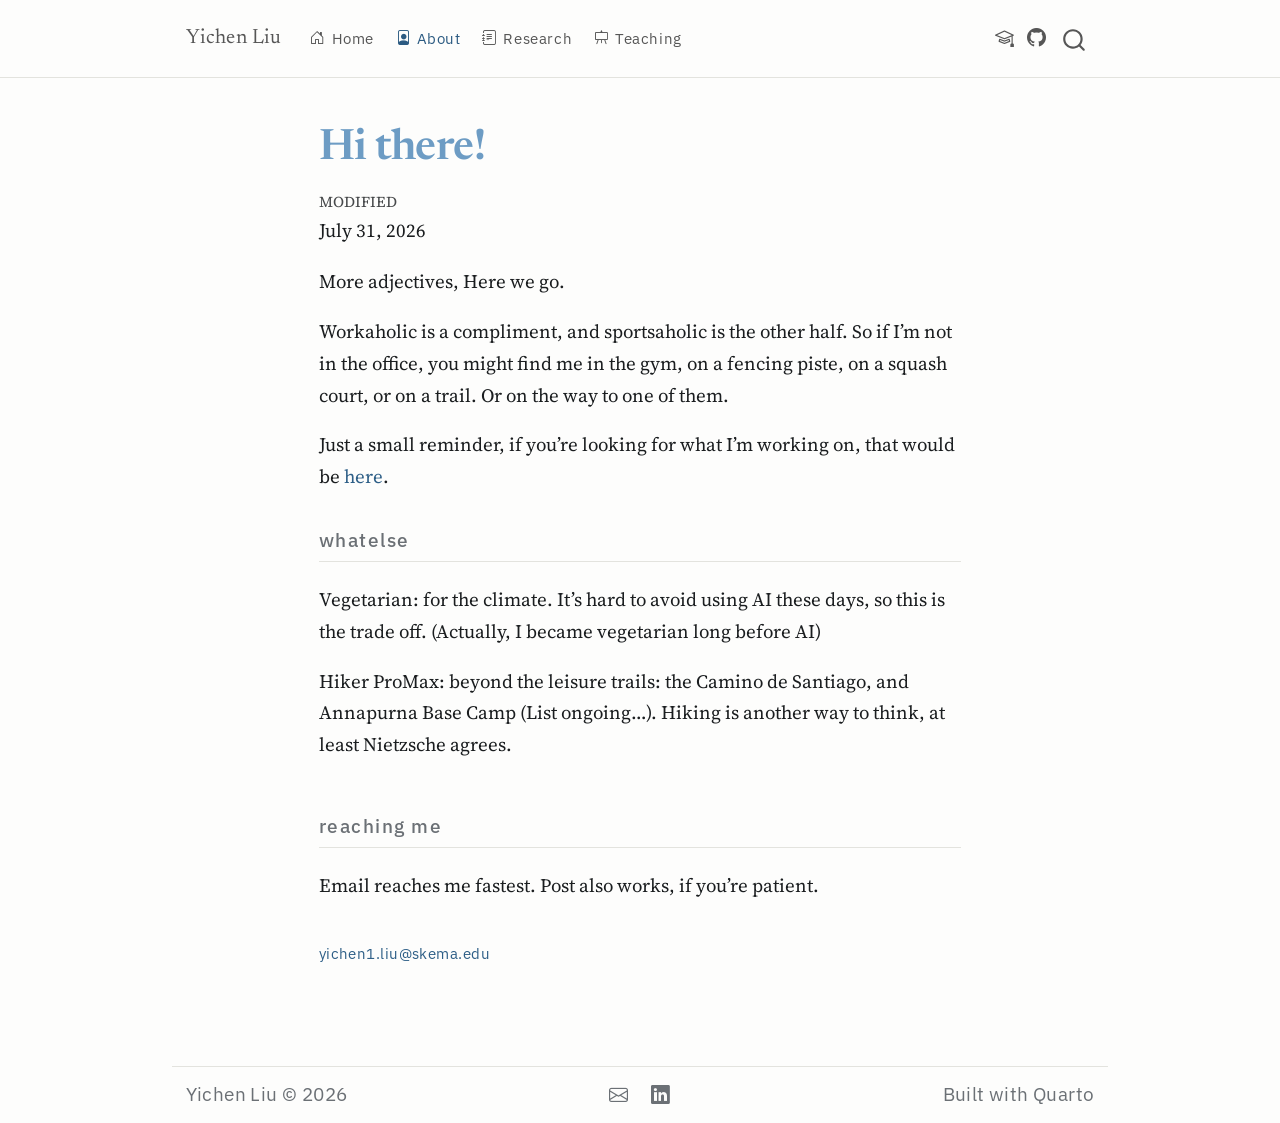
==== about.html @ ee490d0f "Built site for gh-pages" ====
<!DOCTYPE html>
<html xmlns="http://www.w3.org/1999/xhtml" lang="en" xml:lang="en"><head>

<meta charset="utf-8">
<meta name="generator" content="quarto-1.10.18">

<meta name="viewport" content="width=device-width, initial-scale=1.0, user-scalable=yes">


<title>Hi there! – Yichen Liu</title>
<style>
/* Default styles provided by pandoc.
** See https://pandoc.org/MANUAL.html#variables-for-html for config info.
*/
span.smallcaps{font-variant: small-caps;}
div.columns{display: flex; gap: 1.5em;}
div.column{flex: auto;}
@media screen {
div.columns{gap: min(4vw, 1.5em);}
div.column{overflow-x: auto;}
}
div.hanging-indent{margin-left: 1.5em; text-indent: -1.5em;}
ul.task-list{list-style: none;}
ul.task-list li input[type="checkbox"] {
  width: 0.8em;
  margin: 0 0.8em 0.2em -1em; /* quarto-specific, see https://github.com/quarto-dev/quarto-cli/issues/4556 */ 
  vertical-align: middle;
}
</style>


<script src="site_libs/quarto-nav/quarto-nav.js"></script>
<script src="site_libs/clipboard/clipboard.min.js"></script>
<script src="site_libs/quarto-search/autocomplete.umd.js"></script>
<script src="site_libs/quarto-search/fuse.min.js"></script>
<script src="site_libs/quarto-search/quarto-search.js"></script>
<meta name="quarto:offset" content="./">
<script src="site_libs/quarto-html/quarto.js" type="module"></script>
<script src="site_libs/quarto-html/tabsets/tabsets.js" type="module"></script>
<script src="site_libs/quarto-html/popper.min.js"></script>
<script src="site_libs/quarto-html/tippy.umd.min.js"></script>
<link href="site_libs/quarto-html/tippy.css" rel="stylesheet">
<link href="site_libs/quarto-html/quarto-syntax-highlighting-75d06ac546b781faeae0beb5d2969844.css" rel="stylesheet" id="quarto-text-highlighting-styles">
<script src="site_libs/bootstrap/bootstrap.min.js"></script>
<link href="site_libs/bootstrap/bootstrap-icons.css" rel="stylesheet">
<link href="site_libs/bootstrap/bootstrap-a5936304cd14e7c7d09c956182a330ba.min.css" rel="stylesheet" append-hash="true" id="quarto-bootstrap" data-mode="light">
<script id="quarto-search-options" type="application/json">{
  "location": "navbar",
  "copy-button": false,
  "collapse-after": 3,
  "panel-placement": "end",
  "type": "overlay",
  "limit": 50,
  "keyboard-shortcut": [
    "f",
    "/",
    "s"
  ],
  "show-item-context": false,
  "language": {
    "search-no-results-text": "No results",
    "search-matching-documents-text": "matching documents",
    "search-copy-link-title": "Copy link to search",
    "search-hide-matches-text": "Hide additional matches",
    "search-more-match-text": "more match in this document",
    "search-more-matches-text": "more matches in this document",
    "search-clear-button-title": "Clear",
    "search-text-placeholder": "",
    "search-detached-cancel-button-title": "Cancel",
    "search-submit-button-title": "Submit",
    "search-label": "Search"
  }
}</script>
<link rel="preconnect" href="https://fonts.googleapis.com">
<link rel="preconnect" href="https://fonts.gstatic.com" crossorigin="">
<link href="https://fonts.googleapis.com/css2?family=Newsreader:opsz,wght@6..72,400;6..72,500&amp;family=Source+Serif+4:opsz,wght@8..60,400;8..60,600&amp;family=IBM+Plex+Sans:wght@400;500&amp;display=swap" rel="stylesheet">


<meta property="og:title" content="Hi there! – Yichen Liu">
<meta property="og:description" content="PhD candidate in finance.">
<meta property="og:site_name" content="Yichen Liu">
</head>

<body class="nav-fixed fullcontent quarto-light">

<div id="quarto-search-results"></div>
  <header id="quarto-header" class="headroom fixed-top">
    <nav class="navbar navbar-expand-lg " data-bs-theme="dark">
      <div class="navbar-container container-fluid">
      <div class="navbar-brand-container mx-auto">
    <a class="navbar-brand" href="./index.html">
    <span class="navbar-title">Yichen Liu</span>
    </a>
  </div>
            <div id="quarto-search" class="" title="Search"></div>
          <button class="navbar-toggler" type="button" data-bs-toggle="collapse" data-bs-target="#navbarCollapse" aria-controls="navbarCollapse" role="menu" aria-expanded="false" aria-label="Toggle navigation" onclick="if (window.quartoToggleHeadroom) { window.quartoToggleHeadroom(); }">
  <span class="navbar-toggler-icon"></span>
</button>
          <div class="collapse navbar-collapse" id="navbarCollapse">
            <ul class="navbar-nav navbar-nav-scroll me-auto">
  <li class="nav-item">
    <a class="nav-link" href="./index.html"> <i class="bi bi-house-door" role="img">
</i> 
<span class="menu-text">Home</span></a>
  </li>  
  <li class="nav-item">
    <a class="nav-link active" href="./about.html" aria-current="page"> <i class="bi bi-file-person" role="img">
</i> 
<span class="menu-text">About</span></a>
  </li>  
  <li class="nav-item">
    <a class="nav-link" href="./research.html"> <i class="bi bi-journal-text" role="img">
</i> 
<span class="menu-text">Research</span></a>
  </li>  
  <li class="nav-item">
    <a class="nav-link" href="./teaching.html"> <i class="bi bi-easel" role="img">
</i> 
<span class="menu-text">Teaching</span></a>
  </li>  
</ul>
          </div> <!-- /navcollapse -->
            <div class="quarto-navbar-tools">
    <a href="https://orcid.org/0009-0001-8822-1929" title="" class="quarto-navigation-tool px-1" aria-label=""><i class="bi bi-mortarboard"></i></a>
    <a href="https://github.com/NehciyL" title="" class="quarto-navigation-tool px-1" aria-label=""><i class="bi bi-github"></i></a>
</div>
      </div> <!-- /container-fluid -->
    </nav>
</header>
<!-- content -->
<div id="quarto-content" class="quarto-container page-columns page-rows-contents page-layout-article page-navbar">
<!-- sidebar -->
<!-- margin-sidebar -->
    
<!-- main -->
<main class="content" id="quarto-document-content">

<header id="title-block-header" class="quarto-title-block default">
<div class="quarto-title">
<h1 class="title">Hi there!</h1>
</div>



<div class="quarto-title-meta">

    
  
    <div>
    <div class="quarto-title-meta-heading">Modified</div>
    <div class="quarto-title-meta-contents">
      <p class="date-modified">July 31, 2026</p>
    </div>
  </div>
    
  </div>
  


</header>


<p>More adjectives, Here we go.</p>
<p>Workaholic is a compliment, and sportsaholic is the other half. So if I’m not in the office, you might find me in the gym, on a fencing piste, on a squash court, or on a trail. Or on the way to one of them.</p>
<p>Just a small reminder, if you’re looking for what I’m working on, that would be <a href="./research.html">here</a>.</p>
<section id="whatelse" class="level2">
<h2 data-anchor-id="whatelse">Whatelse</h2>
<p>Vegetarian: for the climate. It’s hard to avoid using AI these days, so this is the trade off. (Actually, I became vegetarian long before AI)</p>
<p>Hiker ProMax: beyond the leisure trails: the Camino de Santiago, and Annapurna Base Camp (List ongoing…). Hiking is another way to think, at least Nietzsche agrees.</p>
</section>
<section id="reaching-me" class="level2">
<h2 data-anchor-id="reaching-me">reaching me</h2>
<p>Email reaches me fastest. Post also works, if you’re patient.</p>
<p><a href="mailto:yichen1.liu@skema.edu" class="more">yichen1.liu@skema.edu</a></p>


</section>

<a onclick="window.scrollTo(0, 0); return false;" role="button" id="quarto-back-to-top"><i class="bi bi-arrow-up"></i> Back to top</a></main> <!-- /main -->
<script id="quarto-html-after-body" type="application/javascript">
  window.document.addEventListener("DOMContentLoaded", function (event) {
    const isCodeAnnotation = (el) => {
      for (const clz of el.classList) {
        if (clz.startsWith('code-annotation-')) {                     
          return true;
        }
      }
      return false;
    }
    const onCopySuccess = function(e) {
      // button target
      const button = e.trigger;
      // don't keep focus
      button.blur();
      // flash "checked"
      button.classList.add('code-copy-button-checked');
      var currentTitle = button.getAttribute("title");
      button.setAttribute("title", "Copied!");
      let tooltip;
      if (window.bootstrap) {
        button.setAttribute("data-bs-toggle", "tooltip");
        button.setAttribute("data-bs-placement", "left");
        button.setAttribute("data-bs-title", "Copied!");
        tooltip = new bootstrap.Tooltip(button, 
          { trigger: "manual", 
            customClass: "code-copy-button-tooltip",
            offset: [0, -8]});
        tooltip.show();    
      }
      setTimeout(function() {
        if (tooltip) {
          tooltip.hide();
          button.removeAttribute("data-bs-title");
          button.removeAttribute("data-bs-toggle");
          button.removeAttribute("data-bs-placement");
        }
        button.setAttribute("title", currentTitle);
        button.classList.remove('code-copy-button-checked');
      }, 1000);
      // clear code selection
      e.clearSelection();
    }
    const getTextToCopy = function(trigger) {
      const outerScaffold = trigger.parentElement.cloneNode(true);
      const codeEl = outerScaffold.querySelector('code');
      for (const childEl of codeEl.children) {
        if (isCodeAnnotation(childEl)) {
          childEl.remove();
        }
      }
      return codeEl.innerText;
    }
    const clipboard = new window.ClipboardJS('.code-copy-button:not([data-in-quarto-modal])', {
      text: getTextToCopy
    });
    clipboard.on('success', onCopySuccess);
    if (window.document.getElementById('quarto-embedded-source-code-modal')) {
      const clipboardModal = new window.ClipboardJS('.code-copy-button[data-in-quarto-modal]', {
        text: getTextToCopy,
        container: window.document.getElementById('quarto-embedded-source-code-modal')
      });
      clipboardModal.on('success', onCopySuccess);
    }
      var localhostRegex = new RegExp(/^(?:http|https):\/\/localhost\:?[0-9]*\//);
      var mailtoRegex = new RegExp(/^mailto:/);
        var filterRegex = new RegExp("https:\/\/nehciyl\.github\.io\/");
      var isInternal = (href) => {
          return filterRegex.test(href) || localhostRegex.test(href) || mailtoRegex.test(href);
      }
      // Inspect non-navigation links and adorn them if external
     var links = window.document.querySelectorAll('a[href]:not(.nav-link):not(.navbar-brand):not(.toc-action):not(.sidebar-link):not(.sidebar-item-toggle):not(.pagination-link):not(.no-external):not([aria-hidden]):not(.dropdown-item):not(.quarto-navigation-tool):not(.about-link)');
      for (var i=0; i<links.length; i++) {
        const link = links[i];
        if (!isInternal(link.href)) {
          // undo the damage that might have been done by quarto-nav.js in the case of
          // links that we want to consider external
          if (link.dataset.originalHref !== undefined) {
            link.href = link.dataset.originalHref;
          }
            // target, if specified
            link.setAttribute("target", "_blank");
            if (link.getAttribute("rel") === null) {
              link.setAttribute("rel", "noopener");
            }
        }
      }
    function tippyHover(el, contentFn, onTriggerFn, onUntriggerFn) {
      const config = {
        allowHTML: true,
        maxWidth: 500,
        delay: 100,
        arrow: false,
        appendTo: function(el) {
            return el.parentElement;
        },
        interactive: true,
        interactiveBorder: 10,
        theme: 'quarto',
        placement: 'bottom-start',
      };
      if (contentFn) {
        config.content = contentFn;
      }
      if (onTriggerFn) {
        config.onTrigger = onTriggerFn;
      }
      if (onUntriggerFn) {
        config.onUntrigger = onUntriggerFn;
      }
      window.tippy(el, config); 
    }
    const noterefs = window.document.querySelectorAll('a[role="doc-noteref"]');
    for (var i=0; i<noterefs.length; i++) {
      const ref = noterefs[i];
      tippyHover(ref, function() {
        // use id or data attribute instead here
        let href = ref.getAttribute('data-footnote-href') || ref.getAttribute('href');
        try { href = new URL(href).hash; } catch {}
        const id = href.replace(/^#\/?/, "");
        const note = window.document.getElementById(id);
        if (note) {
          return note.innerHTML;
        } else {
          return "";
        }
      });
    }
    const xrefs = window.document.querySelectorAll('a.quarto-xref');
    const processXRef = (id, note) => {
      // Strip column container classes
      const stripColumnClz = (el) => {
        el.classList.remove("page-full", "page-columns");
        if (el.children) {
          for (const child of el.children) {
            stripColumnClz(child);
          }
        }
      }
      stripColumnClz(note)
      if (id === null || id.startsWith('sec-')) {
        // Special case sections, only their first couple elements
        const container = document.createElement("div");
        if (note.children && note.children.length > 2) {
          container.appendChild(note.children[0].cloneNode(true));
          for (let i = 1; i < note.children.length; i++) {
            const child = note.children[i];
            if (child.tagName === "P" && child.innerText === "") {
              continue;
            } else {
              container.appendChild(child.cloneNode(true));
              break;
            }
          }
          if (window.Quarto?.typesetMath) {
            window.Quarto.typesetMath(container);
          }
          return container.innerHTML
        } else {
          if (window.Quarto?.typesetMath) {
            window.Quarto.typesetMath(note);
          }
          return note.innerHTML;
        }
      } else {
        // Remove any anchor links if they are present
        const anchorLink = note.querySelector('a.anchorjs-link');
        if (anchorLink) {
          anchorLink.remove();
        }
        if (window.Quarto?.typesetMath) {
          window.Quarto.typesetMath(note);
        }
        if (note.classList.contains("callout")) {
          return note.outerHTML;
        } else {
          return note.innerHTML;
        }
      }
    }
    for (var i=0; i<xrefs.length; i++) {
      const xref = xrefs[i];
      tippyHover(xref, undefined, function(instance) {
        instance.disable();
        let url = xref.getAttribute('href');
        let hash = undefined; 
        if (url.startsWith('#')) {
          hash = url;
        } else {
          try { hash = new URL(url).hash; } catch {}
        }
        if (hash) {
          const id = hash.replace(/^#\/?/, "");
          const note = window.document.getElementById(id);
          if (note !== null) {
            try {
              const html = processXRef(id, note.cloneNode(true));
              instance.setContent(html);
            } finally {
              instance.enable();
              instance.show();
            }
          } else {
            // See if we can fetch this
            fetch(url.split('#')[0])
            .then(res => res.text())
            .then(html => {
              const parser = new DOMParser();
              const htmlDoc = parser.parseFromString(html, "text/html");
              const note = htmlDoc.getElementById(id);
              if (note !== null) {
                const html = processXRef(id, note);
                instance.setContent(html);
              } 
            }).finally(() => {
              instance.enable();
              instance.show();
            });
          }
        } else {
          // See if we can fetch a full url (with no hash to target)
          // This is a special case and we should probably do some content thinning / targeting
          fetch(url)
          .then(res => res.text())
          .then(html => {
            const parser = new DOMParser();
            const htmlDoc = parser.parseFromString(html, "text/html");
            const note = htmlDoc.querySelector('main.content');
            if (note !== null) {
              // This should only happen for chapter cross references
              // (since there is no id in the URL)
              // remove the first header
              if (note.children.length > 0 && note.children[0].tagName === "HEADER") {
                note.children[0].remove();
              }
              const html = processXRef(null, note);
              instance.setContent(html);
            } 
          }).finally(() => {
            instance.enable();
            instance.show();
          });
        }
      }, function(instance) {
      });
    }
        let selectedAnnoteEl;
        const selectorForAnnotation = ( cell, annotation) => {
          let cellAttr = 'data-code-cell="' + cell + '"';
          let lineAttr = 'data-code-annotation="' +  annotation + '"';
          const selector = 'span[' + cellAttr + '][' + lineAttr + ']';
          return selector;
        }
        const selectCodeLines = (annoteEl) => {
          const doc = window.document;
          const targetCell = annoteEl.getAttribute("data-target-cell");
          const targetAnnotation = annoteEl.getAttribute("data-target-annotation");
          const annoteSpan = window.document.querySelector(selectorForAnnotation(targetCell, targetAnnotation));
          const lines = annoteSpan.getAttribute("data-code-lines").split(",");
          const lineIds = lines.map((line) => {
            return targetCell + "-" + line;
          })
          let top = null;
          let height = null;
          let parent = null;
          if (lineIds.length > 0) {
              //compute the position of the single el (top and bottom and make a div)
              const el = window.document.getElementById(lineIds[0]);
              top = el.offsetTop;
              height = el.offsetHeight;
              parent = el.parentElement.parentElement;
            if (lineIds.length > 1) {
              const lastEl = window.document.getElementById(lineIds[lineIds.length - 1]);
              const bottom = lastEl.offsetTop + lastEl.offsetHeight;
              height = bottom - top;
            }
            if (top !== null && height !== null && parent !== null) {
              // cook up a div (if necessary) and position it 
              let div = window.document.getElementById("code-annotation-line-highlight");
              if (div === null) {
                div = window.document.createElement("div");
                div.setAttribute("id", "code-annotation-line-highlight");
                div.style.position = 'absolute';
                parent.appendChild(div);
              }
              div.style.top = top - 2 + "px";
              div.style.height = height + 4 + "px";
              div.style.left = 0;
              let gutterDiv = window.document.getElementById("code-annotation-line-highlight-gutter");
              if (gutterDiv === null) {
                gutterDiv = window.document.createElement("div");
                gutterDiv.setAttribute("id", "code-annotation-line-highlight-gutter");
                gutterDiv.style.position = 'absolute';
                const codeCell = window.document.getElementById(targetCell);
                const gutter = codeCell.querySelector('.code-annotation-gutter');
                gutter.appendChild(gutterDiv);
              }
              gutterDiv.style.top = top - 2 + "px";
              gutterDiv.style.height = height + 4 + "px";
            }
            selectedAnnoteEl = annoteEl;
          }
        };
        const unselectCodeLines = () => {
          const elementsIds = ["code-annotation-line-highlight", "code-annotation-line-highlight-gutter"];
          elementsIds.forEach((elId) => {
            const div = window.document.getElementById(elId);
            if (div) {
              div.remove();
            }
          });
          selectedAnnoteEl = undefined;
        };
          // Handle positioning of the toggle
      window.addEventListener(
        "resize",
        throttle(() => {
          elRect = undefined;
          if (selectedAnnoteEl) {
            selectCodeLines(selectedAnnoteEl);
          }
        }, 10)
      );
      function throttle(fn, ms) {
      let throttle = false;
      let timer;
        return (...args) => {
          if(!throttle) { // first call gets through
              fn.apply(this, args);
              throttle = true;
          } else { // all the others get throttled
              if(timer) clearTimeout(timer); // cancel #2
              timer = setTimeout(() => {
                fn.apply(this, args);
                timer = throttle = false;
              }, ms);
          }
        };
      }
        // Attach click handler to the DT
        const annoteDls = window.document.querySelectorAll('dt[data-target-cell]');
        for (const annoteDlNode of annoteDls) {
          annoteDlNode.addEventListener('click', (event) => {
            const clickedEl = event.target;
            if (clickedEl !== selectedAnnoteEl) {
              unselectCodeLines();
              const activeEl = window.document.querySelector('dt[data-target-cell].code-annotation-active');
              if (activeEl) {
                activeEl.classList.remove('code-annotation-active');
              }
              selectCodeLines(clickedEl);
              clickedEl.classList.add('code-annotation-active');
            } else {
              // Unselect the line
              unselectCodeLines();
              clickedEl.classList.remove('code-annotation-active');
            }
          });
        }
    const findCites = (el) => {
      const parentEl = el.parentElement;
      if (parentEl) {
        const cites = parentEl.dataset.cites;
        if (cites) {
          return {
            el,
            cites: cites.split(' ')
          };
        } else {
          return findCites(el.parentElement)
        }
      } else {
        return undefined;
      }
    };
    var bibliorefs = window.document.querySelectorAll('a[role="doc-biblioref"]');
    for (var i=0; i<bibliorefs.length; i++) {
      const ref = bibliorefs[i];
      const citeInfo = findCites(ref);
      if (citeInfo) {
        tippyHover(citeInfo.el, function() {
          var popup = window.document.createElement('div');
          citeInfo.cites.forEach(function(cite) {
            var citeDiv = window.document.createElement('div');
            citeDiv.classList.add('hanging-indent');
            citeDiv.classList.add('csl-entry');
            var biblioDiv = window.document.getElementById('ref-' + cite);
            if (biblioDiv) {
              citeDiv.innerHTML = biblioDiv.innerHTML;
            }
            popup.appendChild(citeDiv);
          });
          return popup.innerHTML;
        });
      }
    }
  });
  </script>
</div> <!-- /content -->
<footer class="footer">
  <div class="nav-footer">
    <div class="nav-footer-left">
<p>Yichen Liu © 2026</p>
</div>   
    <div class="nav-footer-center">
      <ul class="footer-items list-unstyled">
    <li class="nav-item compact">
    <a class="nav-link" href="mailto:yichen1.liu@skema.edu">
      <i class="bi bi-envelope" role="img">
</i> 
    </a>
  </li>  
    <li class="nav-item compact">
    <a class="nav-link" href="https://www.linkedin.com/in/yichen-l-a84246105">
      <i class="bi bi-linkedin" role="img">
</i> 
    </a>
  </li>  
</ul>
    </div>
    <div class="nav-footer-right">
<p>Built with <a href="https://quarto.org/">Quarto</a></p>
</div>
  </div>
</footer>




</body></html>
---- site_libs/quarto-html/tippy.css ----
.tippy-box[data-animation=fade][data-state=hidden]{opacity:0}[data-tippy-root]{max-width:calc(100vw - 10px)}.tippy-box{position:relative;background-color:#333;color:#fff;border-radius:4px;font-size:14px;line-height:1.4;white-space:normal;outline:0;transition-property:transform,visibility,opacity}.tippy-box[data-placement^=top]>.tippy-arrow{bottom:0}.tippy-box[data-placement^=top]>.tippy-arrow:before{bottom:-7px;left:0;border-width:8px 8px 0;border-top-color:initial;transform-origin:center top}.tippy-box[data-placement^=bottom]>.tippy-arrow{top:0}.tippy-box[data-placement^=bottom]>.tippy-arrow:before{top:-7px;left:0;border-width:0 8px 8px;border-bottom-color:initial;transform-origin:center bottom}.tippy-box[data-placement^=left]>.tippy-arrow{right:0}.tippy-box[data-placement^=left]>.tippy-arrow:before{border-width:8px 0 8px 8px;border-left-color:initial;right:-7px;transform-origin:center left}.tippy-box[data-placement^=right]>.tippy-arrow{left:0}.tippy-box[data-placement^=right]>.tippy-arrow:before{left:-7px;border-width:8px 8px 8px 0;border-right-color:initial;transform-origin:center right}.tippy-box[data-inertia][data-state=visible]{transition-timing-function:cubic-bezier(.54,1.5,.38,1.11)}.tippy-arrow{width:16px;height:16px;color:#333}.tippy-arrow:before{content:"";position:absolute;border-color:transparent;border-style:solid}.tippy-content{position:relative;padding:5px 9px;z-index:1}
---- site_libs/quarto-html/quarto-syntax-highlighting-75d06ac546b781faeae0beb5d2969844.css ----
/* quarto syntax highlight colors */
:root {
  --quarto-hl-ot-color: #003B4F;
  --quarto-hl-at-color: #657422;
  --quarto-hl-ss-color: #20794D;
  --quarto-hl-an-color: #5E5E5E;
  --quarto-hl-fu-color: #4758AB;
  --quarto-hl-st-color: #20794D;
  --quarto-hl-cf-color: #003B4F;
  --quarto-hl-op-color: #5E5E5E;
  --quarto-hl-er-color: #AD0000;
  --quarto-hl-bn-color: #AD0000;
  --quarto-hl-al-color: #AD0000;
  --quarto-hl-va-color: #111111;
  --quarto-hl-bu-color: inherit;
  --quarto-hl-ex-color: inherit;
  --quarto-hl-pp-color: #AD0000;
  --quarto-hl-in-color: #5E5E5E;
  --quarto-hl-vs-color: #20794D;
  --quarto-hl-wa-color: #5E5E5E;
  --quarto-hl-do-color: #5E5E5E;
  --quarto-hl-im-color: #00769E;
  --quarto-hl-ch-color: #20794D;
  --quarto-hl-dt-color: #AD0000;
  --quarto-hl-fl-color: #AD0000;
  --quarto-hl-co-color: #5E5E5E;
  --quarto-hl-cv-color: #5E5E5E;
  --quarto-hl-cn-color: #8f5902;
  --quarto-hl-sc-color: #5E5E5E;
  --quarto-hl-dv-color: #AD0000;
  --quarto-hl-kw-color: #003B4F;
}

/* other quarto variables */
:root {
  --quarto-font-monospace: ui-monospace, "SF Mono", Menlo, monospace;
}

/* syntax highlight based on Pandoc's rules */
pre > code.sourceCode > span {
  color: #003B4F;
}

code.sourceCode > span {
  color: #003B4F;
}

div.sourceCode,
div.sourceCode pre.sourceCode {
  color: #003B4F;
}

/* Normal */
code span {
  color: #003B4F;
}

/* Alert */
code span.al {
  color: #AD0000;
  font-style: inherit;
}

/* Annotation */
code span.an {
  color: #5E5E5E;
  font-style: inherit;
}

/* Attribute */
code span.at {
  color: #657422;
  font-style: inherit;
}

/* BaseN */
code span.bn {
  color: #AD0000;
  font-style: inherit;
}

/* BuiltIn */
code span.bu {
  font-style: inherit;
}

/* ControlFlow */
code span.cf {
  color: #003B4F;
  font-weight: bold;
  font-style: inherit;
}

/* Char */
code span.ch {
  color: #20794D;
  font-style: inherit;
}

/* Constant */
code span.cn {
  color: #8f5902;
  font-style: inherit;
}

/* Comment */
code span.co {
  color: #5E5E5E;
  font-style: inherit;
}

/* CommentVar */
code span.cv {
  color: #5E5E5E;
  font-style: italic;
}

/* Documentation */
code span.do {
  color: #5E5E5E;
  font-style: italic;
}

/* DataType */
code span.dt {
  color: #AD0000;
  font-style: inherit;
}

/* DecVal */
code span.dv {
  color: #AD0000;
  font-style: inherit;
}

/* Error */
code span.er {
  color: #AD0000;
  font-style: inherit;
}

/* Extension */
code span.ex {
  font-style: inherit;
}

/* Float */
code span.fl {
  color: #AD0000;
  font-style: inherit;
}

/* Function */
code span.fu {
  color: #4758AB;
  font-style: inherit;
}

/* Import */
code span.im {
  color: #00769E;
  font-style: inherit;
}

/* Information */
code span.in {
  color: #5E5E5E;
  font-style: inherit;
}

/* Keyword */
code span.kw {
  color: #003B4F;
  font-weight: bold;
  font-style: inherit;
}

/* Operator */
code span.op {
  color: #5E5E5E;
  font-style: inherit;
}

/* Other */
code span.ot {
  color: #003B4F;
  font-style: inherit;
}

/* Preprocessor */
code span.pp {
  color: #AD0000;
  font-style: inherit;
}

/* SpecialChar */
code span.sc {
  color: #5E5E5E;
  font-style: inherit;
}

/* SpecialString */
code span.ss {
  color: #20794D;
  font-style: inherit;
}

/* String */
code span.st {
  color: #20794D;
  font-style: inherit;
}

/* Variable */
code span.va {
  color: #111111;
  font-style: inherit;
}

/* VerbatimString */
code span.vs {
  color: #20794D;
  font-style: inherit;
}

/* Warning */
code span.wa {
  color: #5E5E5E;
  font-style: italic;
}

.prevent-inlining {
  content: "</";
}

/*# sourceMappingURL=30b85e5c3d45e246b335c7ebe7a8c4ee.css.map */
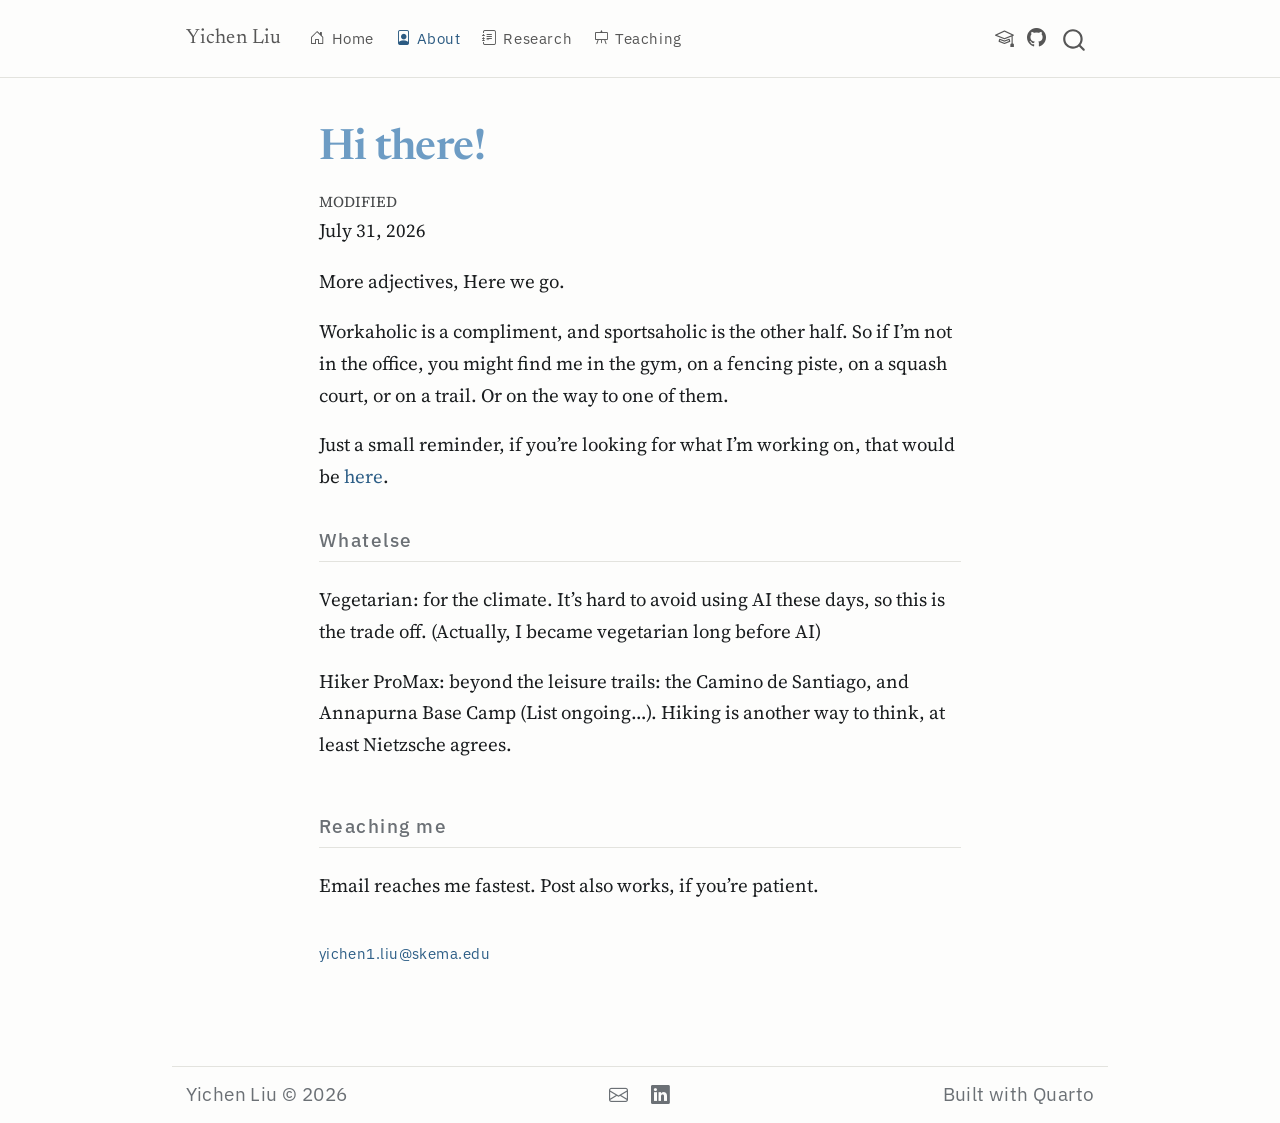
==== commit 722ac764: "Built site for gh-pages" ====
--- a/about.html
+++ b/about.html
@@ -43,7 +43,7 @@
 <link href="site_libs/quarto-html/quarto-syntax-highlighting-75d06ac546b781faeae0beb5d2969844.css" rel="stylesheet" id="quarto-text-highlighting-styles">
 <script src="site_libs/bootstrap/bootstrap.min.js"></script>
 <link href="site_libs/bootstrap/bootstrap-icons.css" rel="stylesheet">
-<link href="site_libs/bootstrap/bootstrap-a5936304cd14e7c7d09c956182a330ba.min.css" rel="stylesheet" append-hash="true" id="quarto-bootstrap" data-mode="light">
+<link href="site_libs/bootstrap/bootstrap-da382be861b5b99f1867122f31bb0491.min.css" rel="stylesheet" append-hash="true" id="quarto-bootstrap" data-mode="light">
 <script id="quarto-search-options" type="application/json">{
   "location": "navbar",
   "copy-button": false,
@@ -169,7 +169,7 @@
 <p>Hiker ProMax: beyond the leisure trails: the Camino de Santiago, and Annapurna Base Camp (List ongoing…). Hiking is another way to think, at least Nietzsche agrees.</p>
 </section>
 <section id="reaching-me" class="level2">
-<h2 data-anchor-id="reaching-me">reaching me</h2>
+<h2 data-anchor-id="reaching-me">Reaching me</h2>
 <p>Email reaches me fastest. Post also works, if you’re patient.</p>
 <p><a href="mailto:yichen1.liu@skema.edu" class="more">yichen1.liu@skema.edu</a></p>
 
